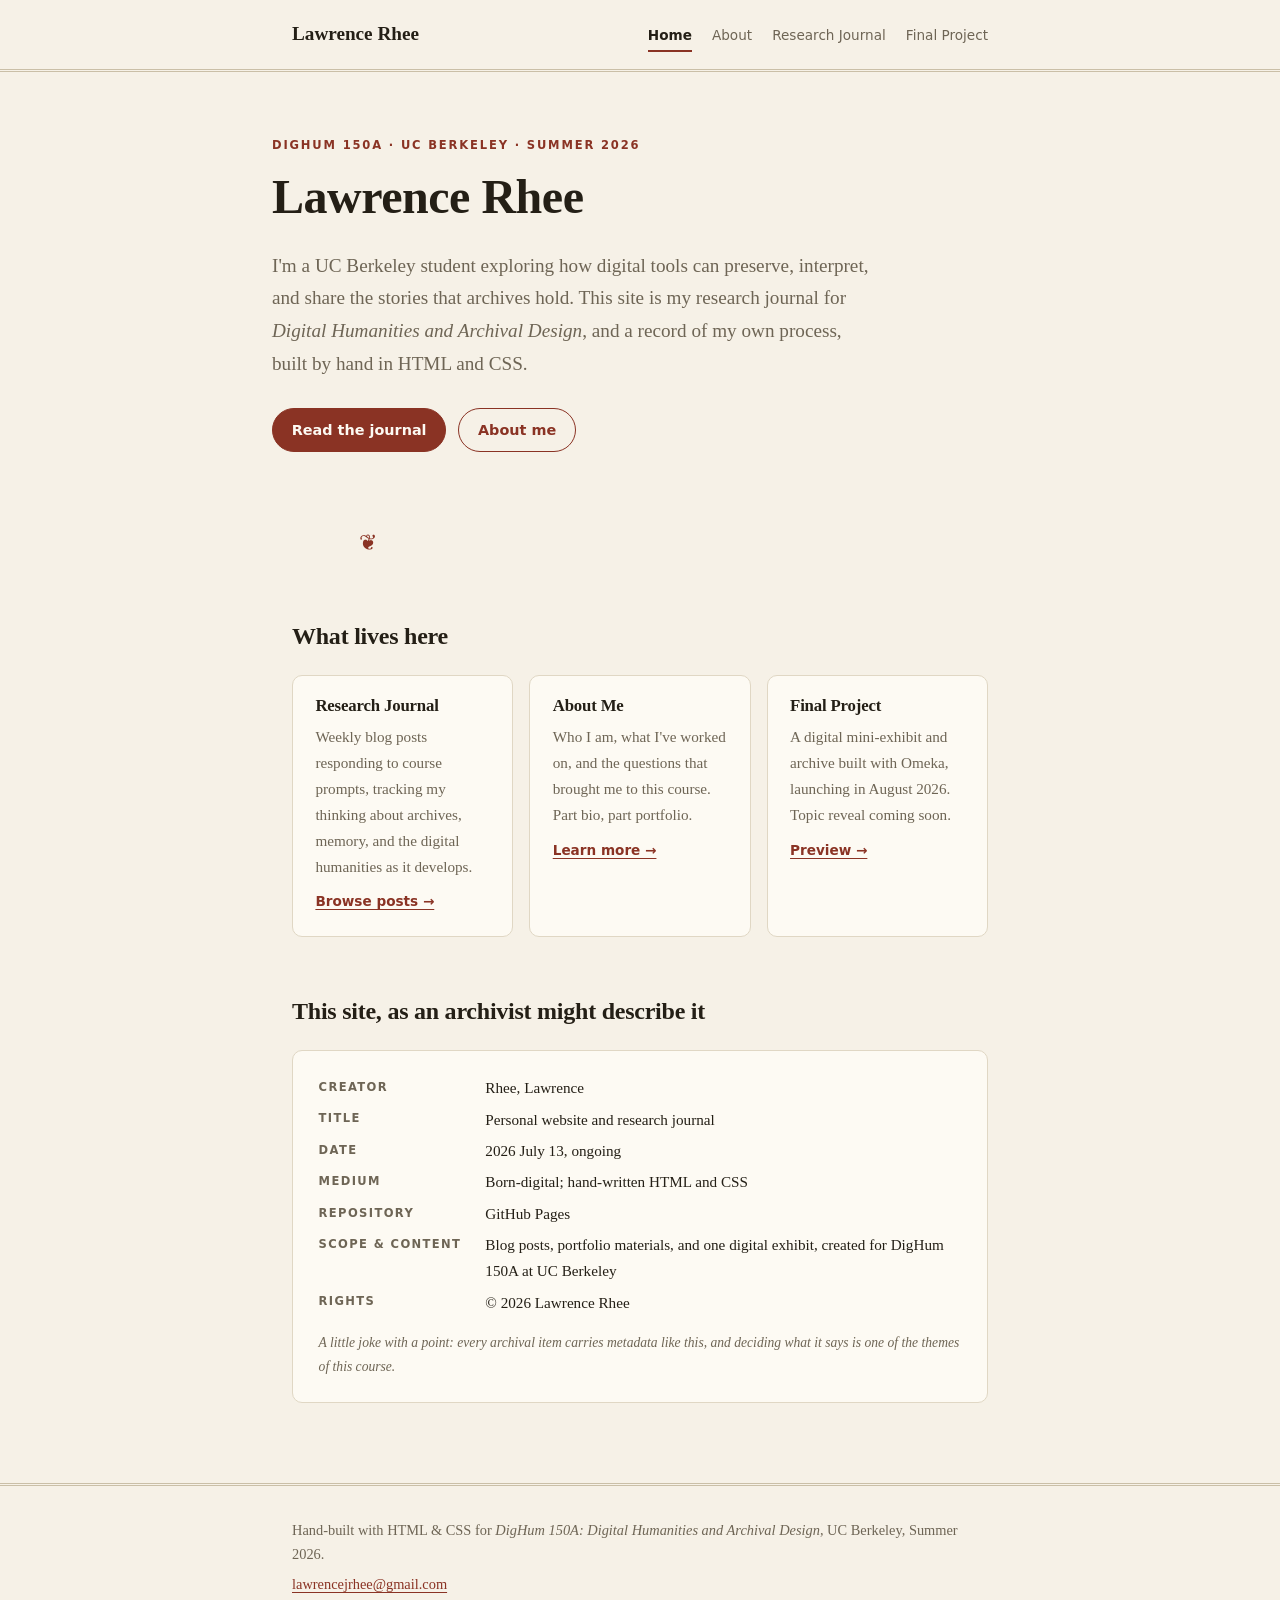
==== index.html @ 68fddfaf "Initial site: home, about, research journal, final project pages" ====
<!DOCTYPE html>
<html lang="en">
<head>
  <meta charset="UTF-8">
  <meta name="viewport" content="width=device-width, initial-scale=1.0">
  <meta name="description" content="Lawrence Rhee's personal site and research journal for DigHum 150A: Digital Humanities and Archival Design, UC Berkeley, Summer 2026.">
  <title>Lawrence Rhee: Digital Humanities</title>
  <link rel="stylesheet" href="assets/styles.css">
</head>
<body>
  <a class="skip" href="#main">Skip to content</a>

  <header class="site-header">
    <div class="wrap header-inner">
      <a class="brand" href="index.html">Lawrence Rhee</a>
      <nav aria-label="Site">
        <a href="index.html" aria-current="page">Home</a>
        <a href="about.html">About</a>
        <a href="journal/index.html">Research Journal</a>
        <a href="project.html">Final Project</a>
      </nav>
    </div>
  </header>

  <main id="main">
    <section class="hero wrap">
      <p class="kicker">DigHum 150A · UC Berkeley · Summer 2026</p>
      <h1>Lawrence Rhee</h1>
      <p class="lede">
        I'm a UC Berkeley student exploring how digital tools can preserve,
        interpret, and share the stories that archives hold. This site is my
        research journal for <em>Digital Humanities and Archival Design</em>,
        and a record of my own process, built by hand in HTML and CSS.
      </p>
      <div class="btn-row">
        <a class="btn btn-primary" href="journal/index.html">Read the journal</a>
        <a class="btn btn-ghost" href="about.html">About me</a>
      </div>
    </section>

    <div class="ornament wrap" aria-hidden="true">❦</div>

    <section class="wrap" aria-labelledby="site-map-heading">
      <h2 id="site-map-heading">What lives here</h2>
      <div class="card-grid">
        <div class="card">
          <h3>Research Journal</h3>
          <p>Weekly blog posts responding to course prompts, tracking my
             thinking about archives, memory, and the digital humanities as
             it develops.</p>
          <a class="card-link" href="journal/index.html">Browse posts →</a>
        </div>
        <div class="card">
          <h3>About Me</h3>
          <p>Who I am, what I've worked on, and the questions that brought me
             to this course. Part bio, part portfolio.</p>
          <a class="card-link" href="about.html">Learn more →</a>
        </div>
        <div class="card">
          <h3>Final Project</h3>
          <p>A digital mini-exhibit and archive built with Omeka, launching
             in August 2026. Topic reveal coming soon.</p>
          <a class="card-link" href="project.html">Preview →</a>
        </div>
      </div>
    </section>

    <section class="wrap" aria-labelledby="record-heading">
      <h2 id="record-heading">This site, as an archivist might describe it</h2>
      <figure class="record">
        <dl>
          <dt>Creator</dt>
          <dd>Rhee, Lawrence</dd>
          <dt>Title</dt>
          <dd>Personal website and research journal</dd>
          <dt>Date</dt>
          <dd>2026 July 13, ongoing</dd>
          <dt>Medium</dt>
          <dd>Born-digital; hand-written HTML and CSS</dd>
          <dt>Repository</dt>
          <dd>GitHub Pages</dd>
          <dt>Scope &amp; content</dt>
          <dd>Blog posts, portfolio materials, and one digital exhibit,
              created for DigHum 150A at UC Berkeley</dd>
          <dt>Rights</dt>
          <dd>© 2026 Lawrence Rhee</dd>
        </dl>
        <figcaption>
          A little joke with a point: every archival item carries metadata like
          this, and deciding what it says is one of the themes of this course.
        </figcaption>
      </figure>
    </section>
  </main>

  <footer class="site-footer">
    <div class="wrap">
      <p>Hand-built with HTML &amp; CSS for <em>DigHum 150A: Digital Humanities
         and Archival Design</em>, UC Berkeley, Summer 2026.</p>
      <p><a href="mailto:lawrencejrhee@gmail.com">lawrencejrhee@gmail.com</a></p>
    </div>
  </footer>
</body>
</html>
---- assets/styles.css ----
/* ==========================================================================
   Lawrence Rhee: DigHum 150A personal site
   One shared stylesheet for every page. Colors adapt to light/dark mode.
   ========================================================================== */

:root {
  color-scheme: light dark;

  /* Warm "archival paper" palette (light mode) */
  --bg: #f6f1e7;
  --surface: #fdfaf3;
  --ink: #241f16;
  --muted: #6e6555;
  --accent: #8a3324;      /* oxblood red: links, buttons, highlights */
  --accent-ink: #fdfaf3;  /* text placed on top of the accent color */
  --border: #e0d7c4;
  --rule: #cabfa7;

  --serif: "Iowan Old Style", "Palatino Linotype", "Book Antiqua", Palatino, Georgia, serif;
  --sans: system-ui, "Segoe UI", Helvetica, Arial, sans-serif;
}

@media (prefers-color-scheme: dark) {
  :root {
    --bg: #1b1813;
    --surface: #242019;
    --ink: #ece5d6;
    --muted: #a89e8b;
    --accent: #dc9273;
    --accent-ink: #1b1813;
    --border: #3a342a;
    --rule: #4c4536;
  }
}

/* ---- Base ---------------------------------------------------------------- */

* { box-sizing: border-box; }

html { scroll-behavior: smooth; }

body {
  margin: 0;
  background: var(--bg);
  color: var(--ink);
  font-family: var(--serif);
  font-size: 1.0625rem;
  line-height: 1.7;
}

.wrap {
  max-width: 46rem;
  margin-inline: auto;
  padding-inline: 1.25rem;
}

h1, h2, h3 {
  font-family: var(--serif);
  font-weight: 600;
  line-height: 1.2;
  letter-spacing: -0.01em;
  margin: 0 0 0.5em;
}

h1 { font-size: clamp(2.1rem, 5.5vw, 3rem); }
h2 { font-size: 1.5rem; margin-top: 2.5em; }
h3 { font-size: 1.15rem; margin-top: 1.75em; }

p { margin: 0 0 1em; }

a {
  color: var(--accent);
  text-decoration-thickness: 1px;
  text-underline-offset: 3px;
}
a:hover { text-decoration-thickness: 2px; }

:focus-visible {
  outline: 2px solid var(--accent);
  outline-offset: 3px;
  border-radius: 2px;
}

::selection { background: var(--accent); color: var(--accent-ink); }

img { max-width: 100%; height: auto; }

hr {
  border: none;
  border-top: 1px solid var(--rule);
  margin: 2.5rem 0;
}

/* Small uppercase label used above headings */
.kicker {
  font-family: var(--sans);
  font-size: 0.72rem;
  font-weight: 600;
  text-transform: uppercase;
  letter-spacing: 0.16em;
  color: var(--accent);
  margin-bottom: 0.75rem;
}

.muted { color: var(--muted); }

/* ---- Header & navigation ------------------------------------------------- */

.skip {
  position: absolute;
  left: -9999px;
  background: var(--accent);
  color: var(--accent-ink);
  padding: 0.5rem 1rem;
}
.skip:focus { left: 0.5rem; top: 0.5rem; z-index: 10; }

.site-header {
  border-bottom: 3px double var(--rule);
  padding: 1.1rem 0;
}

.header-inner {
  display: flex;
  flex-wrap: wrap;
  align-items: baseline;
  justify-content: space-between;
  gap: 0.5rem 1.5rem;
}

.brand {
  font-family: var(--serif);
  font-size: 1.2rem;
  font-weight: 700;
  color: var(--ink);
  text-decoration: none;
}
.brand:hover { color: var(--accent); }

.site-header nav {
  display: flex;
  flex-wrap: wrap;
  gap: 0.25rem 1.25rem;
  font-family: var(--sans);
  font-size: 0.85rem;
}

.site-header nav a {
  color: var(--muted);
  text-decoration: none;
  padding-block: 0.2rem;
}
.site-header nav a:hover { color: var(--accent); }
.site-header nav a[aria-current="page"] {
  color: var(--ink);
  font-weight: 600;
  border-bottom: 2px solid var(--accent);
}

/* ---- Hero (home page) ----------------------------------------------------- */

.hero { padding: 4rem 0 2rem; }

.hero .lede {
  font-size: 1.2rem;
  max-width: 38rem;
  color: var(--muted);
}

.btn-row {
  display: flex;
  flex-wrap: wrap;
  gap: 0.75rem;
  margin-top: 1.75rem;
}

.btn {
  display: inline-block;
  font-family: var(--sans);
  font-size: 0.9rem;
  font-weight: 600;
  text-decoration: none;
  padding: 0.6em 1.3em;
  border-radius: 999px;
  border: 1.5px solid var(--accent);
}

.btn-primary { background: var(--accent); color: var(--accent-ink); }
.btn-primary:hover { filter: brightness(1.1); }

.btn-ghost { color: var(--accent); }
.btn-ghost:hover { background: var(--surface); }

/* ---- Cards ---------------------------------------------------------------- */

.card-grid {
  display: grid;
  grid-template-columns: repeat(auto-fit, minmax(13rem, 1fr));
  gap: 1rem;
  margin: 1.5rem 0;
}

.card {
  background: var(--surface);
  border: 1px solid var(--border);
  border-radius: 10px;
  padding: 1.25rem 1.4rem;
}

.card h3 { margin-top: 0; font-size: 1.05rem; }
.card p { font-size: 0.95rem; color: var(--muted); margin-bottom: 0.5rem; }
.card .card-link { font-family: var(--sans); font-size: 0.85rem; font-weight: 600; }

/* ---- "Item record" table (archival flourish on the home page) ------------- */

.record {
  background: var(--surface);
  border: 1px solid var(--border);
  border-radius: 10px;
  padding: 1.5rem 1.6rem;
  margin: 1.5rem 0;
}

.record dl {
  display: grid;
  grid-template-columns: max-content 1fr;
  gap: 0.35rem 1.5rem;
  margin: 0;
  font-size: 0.95rem;
}

.record dt {
  font-family: var(--sans);
  font-size: 0.72rem;
  font-weight: 600;
  text-transform: uppercase;
  letter-spacing: 0.12em;
  color: var(--muted);
  align-self: baseline;
  padding-top: 0.25em;
}

.record dd { margin: 0; }

.record figcaption {
  font-size: 0.85rem;
  font-style: italic;
  color: var(--muted);
  margin-top: 1rem;
}

/* ---- Journal (blog) list --------------------------------------------------- */

.post-list { list-style: none; padding: 0; margin: 1.5rem 0; }

.post-list li {
  padding: 1.25rem 0;
  border-bottom: 1px solid var(--border);
}
.post-list li:first-child { border-top: 1px solid var(--border); }

.post-meta {
  font-family: var(--sans);
  font-size: 0.78rem;
  text-transform: uppercase;
  letter-spacing: 0.1em;
  color: var(--muted);
  margin-bottom: 0.25rem;
}

.post-list h3 { margin: 0 0 0.25rem; font-size: 1.2rem; }
.post-list h3 a { color: var(--ink); text-decoration: none; }
.post-list h3 a:hover { color: var(--accent); }
.post-list p { margin: 0; font-size: 0.95rem; color: var(--muted); }

.badge {
  display: inline-block;
  font-family: var(--sans);
  font-size: 0.68rem;
  font-weight: 700;
  text-transform: uppercase;
  letter-spacing: 0.1em;
  padding: 0.15em 0.7em;
  border-radius: 999px;
  border: 1px solid var(--rule);
  color: var(--muted);
  vertical-align: 0.15em;
  margin-left: 0.5em;
}

.badge-draft { border-color: var(--accent); color: var(--accent); }

/* ---- Individual post / article -------------------------------------------- */

article.post { padding-top: 2.5rem; }

.post-header { margin-bottom: 2rem; }

.prompt {
  background: var(--surface);
  border-left: 4px solid var(--accent);
  border-radius: 0 8px 8px 0;
  padding: 1rem 1.4rem;
  margin: 1.5rem 0 2rem;
  font-size: 0.98rem;
}
.prompt .prompt-label {
  font-family: var(--sans);
  font-size: 0.72rem;
  font-weight: 700;
  text-transform: uppercase;
  letter-spacing: 0.14em;
  color: var(--accent);
  margin-bottom: 0.4rem;
}
.prompt p:last-child { margin-bottom: 0; }

/* ---- Figures & multimedia -------------------------------------------------- */

figure.media { margin: 2rem 0; }

figure.media img,
figure.media video {
  display: block;
  width: 100%;
  border-radius: 10px;
  border: 1px solid var(--border);
}

figure.media iframe {
  display: block;
  width: 100%;
  aspect-ratio: 16 / 9;
  border: 1px solid var(--border);
  border-radius: 10px;
}

figure.media figcaption {
  font-size: 0.85rem;
  font-style: italic;
  color: var(--muted);
  margin-top: 0.5rem;
}

/* Smaller figure for portraits (about page) */
figure.media.portrait { max-width: 15rem; }

/* Monogram avatar (about page) */
.avatar {
  width: 5rem;
  height: 5rem;
  border-radius: 50%;
  display: flex;
  align-items: center;
  justify-content: center;
  background: var(--accent);
  color: var(--accent-ink);
  font-family: var(--serif);
  font-weight: 700;
  font-size: 1.6rem;
  margin-bottom: 1.5rem;
}

/* Decorative fleuron divider */
.ornament {
  text-align: center;
  color: var(--accent);
  font-size: 1.4rem;
  margin: 2.5rem 0 0;
  user-select: none;
}

/* ---- Resume-style entries (about page) ------------------------------------ */

.entry { margin-bottom: 1.5rem; }
.entry .entry-title { font-weight: 600; margin-bottom: 0; }
.entry .entry-meta {
  font-family: var(--sans);
  font-size: 0.8rem;
  color: var(--muted);
  margin-bottom: 0.35rem;
}
.entry p:last-child { margin-bottom: 0; }

ul.skills {
  list-style: none;
  padding: 0;
  display: flex;
  flex-wrap: wrap;
  gap: 0.5rem;
}
ul.skills li {
  font-family: var(--sans);
  font-size: 0.85rem;
  background: var(--surface);
  border: 1px solid var(--border);
  border-radius: 999px;
  padding: 0.25em 0.9em;
}

/* ---- Footer ---------------------------------------------------------------- */

.site-footer {
  margin-top: 5rem;
  border-top: 3px double var(--rule);
  padding: 2rem 0 3rem;
  font-size: 0.9rem;
  color: var(--muted);
}
.site-footer p { margin-bottom: 0.35em; }

main { min-height: 60vh; }
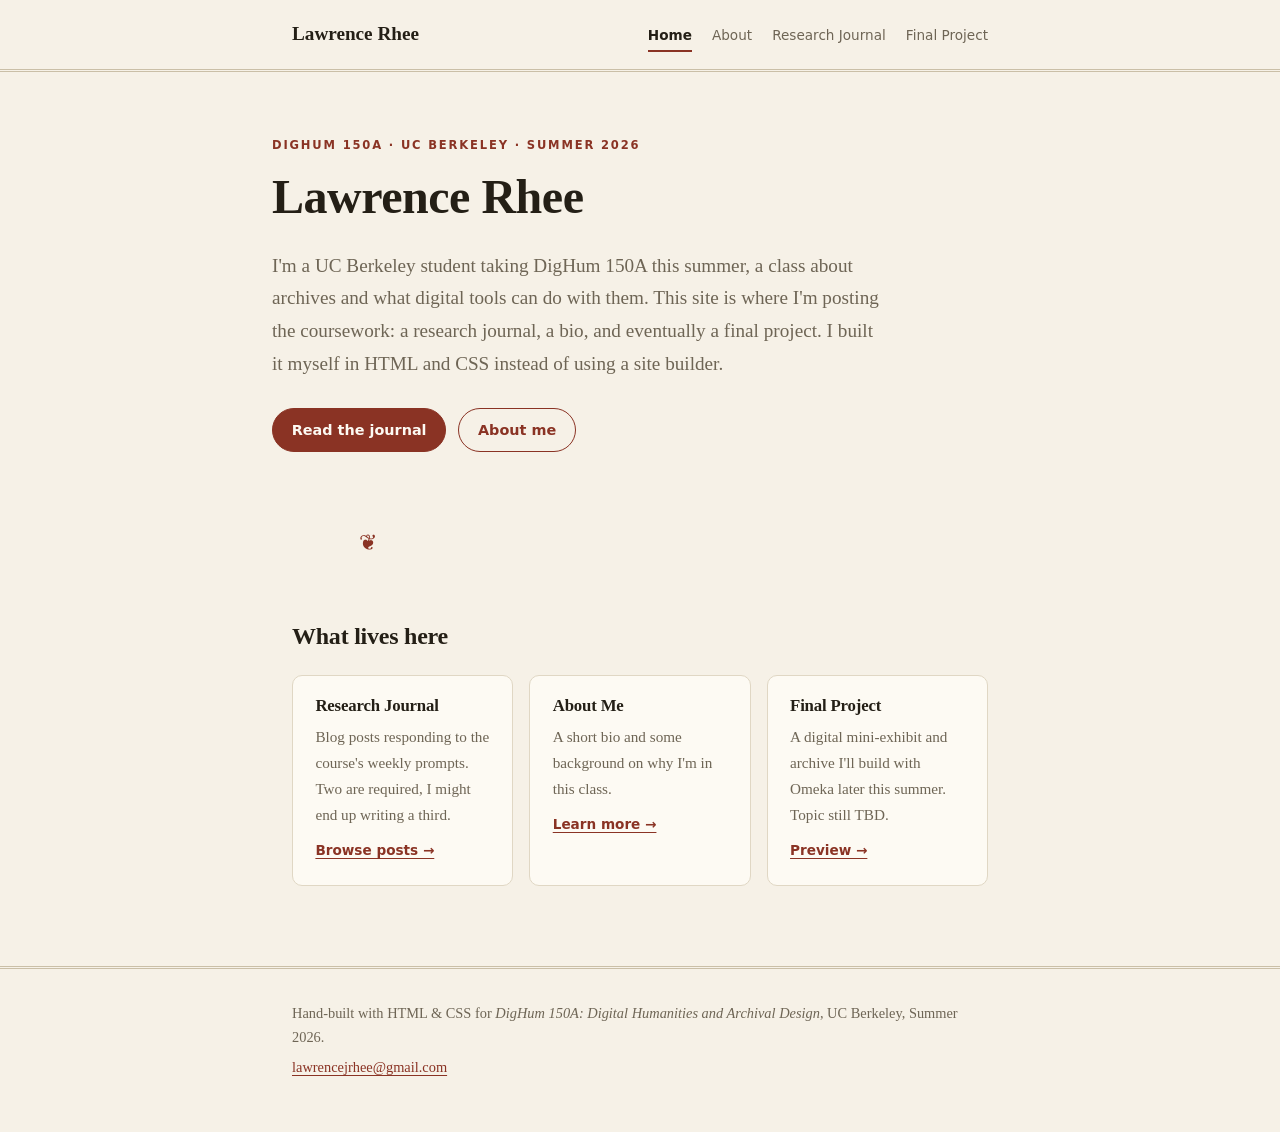
==== commit 90675222: "Rewrite site copy in a plainer, less polished voice" ====
--- a/index.html
+++ b/index.html
@@ -27,10 +27,11 @@
       <p class="kicker">DigHum 150A · UC Berkeley · Summer 2026</p>
       <h1>Lawrence Rhee</h1>
       <p class="lede">
-        I'm a UC Berkeley student exploring how digital tools can preserve,
-        interpret, and share the stories that archives hold. This site is my
-        research journal for <em>Digital Humanities and Archival Design</em>,
-        and a record of my own process, built by hand in HTML and CSS.
+        I'm a UC Berkeley student taking DigHum 150A this summer, a class
+        about archives and what digital tools can do with them. This site is
+        where I'm posting the coursework: a research journal, a bio, and
+        eventually a final project. I built it myself in HTML and CSS
+        instead of using a site builder.
       </p>
       <div class="btn-row">
         <a class="btn btn-primary" href="journal/index.html">Read the journal</a>
@@ -45,51 +46,22 @@
       <div class="card-grid">
         <div class="card">
           <h3>Research Journal</h3>
-          <p>Weekly blog posts responding to course prompts, tracking my
-             thinking about archives, memory, and the digital humanities as
-             it develops.</p>
+          <p>Blog posts responding to the course's weekly prompts. Two are
+             required, I might end up writing a third.</p>
           <a class="card-link" href="journal/index.html">Browse posts →</a>
         </div>
         <div class="card">
           <h3>About Me</h3>
-          <p>Who I am, what I've worked on, and the questions that brought me
-             to this course. Part bio, part portfolio.</p>
+          <p>A short bio and some background on why I'm in this class.</p>
           <a class="card-link" href="about.html">Learn more →</a>
         </div>
         <div class="card">
           <h3>Final Project</h3>
-          <p>A digital mini-exhibit and archive built with Omeka, launching
-             in August 2026. Topic reveal coming soon.</p>
+          <p>A digital mini-exhibit and archive I'll build with Omeka later
+             this summer. Topic still TBD.</p>
           <a class="card-link" href="project.html">Preview →</a>
         </div>
       </div>
-    </section>
-
-    <section class="wrap" aria-labelledby="record-heading">
-      <h2 id="record-heading">This site, as an archivist might describe it</h2>
-      <figure class="record">
-        <dl>
-          <dt>Creator</dt>
-          <dd>Rhee, Lawrence</dd>
-          <dt>Title</dt>
-          <dd>Personal website and research journal</dd>
-          <dt>Date</dt>
-          <dd>2026 July 13, ongoing</dd>
-          <dt>Medium</dt>
-          <dd>Born-digital; hand-written HTML and CSS</dd>
-          <dt>Repository</dt>
-          <dd>GitHub Pages</dd>
-          <dt>Scope &amp; content</dt>
-          <dd>Blog posts, portfolio materials, and one digital exhibit,
-              created for DigHum 150A at UC Berkeley</dd>
-          <dt>Rights</dt>
-          <dd>© 2026 Lawrence Rhee</dd>
-        </dl>
-        <figcaption>
-          A little joke with a point: every archival item carries metadata like
-          this, and deciding what it says is one of the themes of this course.
-        </figcaption>
-      </figure>
     </section>
   </main>
 
--- a/assets/styles.css
+++ b/assets/styles.css
@@ -211,44 +211,6 @@
 .card p { font-size: 0.95rem; color: var(--muted); margin-bottom: 0.5rem; }
 .card .card-link { font-family: var(--sans); font-size: 0.85rem; font-weight: 600; }
 
-/* ---- "Item record" table (archival flourish on the home page) ------------- */
-
-.record {
-  background: var(--surface);
-  border: 1px solid var(--border);
-  border-radius: 10px;
-  padding: 1.5rem 1.6rem;
-  margin: 1.5rem 0;
-}
-
-.record dl {
-  display: grid;
-  grid-template-columns: max-content 1fr;
-  gap: 0.35rem 1.5rem;
-  margin: 0;
-  font-size: 0.95rem;
-}
-
-.record dt {
-  font-family: var(--sans);
-  font-size: 0.72rem;
-  font-weight: 600;
-  text-transform: uppercase;
-  letter-spacing: 0.12em;
-  color: var(--muted);
-  align-self: baseline;
-  padding-top: 0.25em;
-}
-
-.record dd { margin: 0; }
-
-.record figcaption {
-  font-size: 0.85rem;
-  font-style: italic;
-  color: var(--muted);
-  margin-top: 1rem;
-}
-
 /* ---- Journal (blog) list --------------------------------------------------- */
 
 .post-list { list-style: none; padding: 0; margin: 1.5rem 0; }
@@ -345,22 +307,6 @@
 /* Smaller figure for portraits (about page) */
 figure.media.portrait { max-width: 15rem; }
 
-/* Monogram avatar (about page) */
-.avatar {
-  width: 5rem;
-  height: 5rem;
-  border-radius: 50%;
-  display: flex;
-  align-items: center;
-  justify-content: center;
-  background: var(--accent);
-  color: var(--accent-ink);
-  font-family: var(--serif);
-  font-weight: 700;
-  font-size: 1.6rem;
-  margin-bottom: 1.5rem;
-}
-
 /* Decorative fleuron divider */
 .ornament {
   text-align: center;
